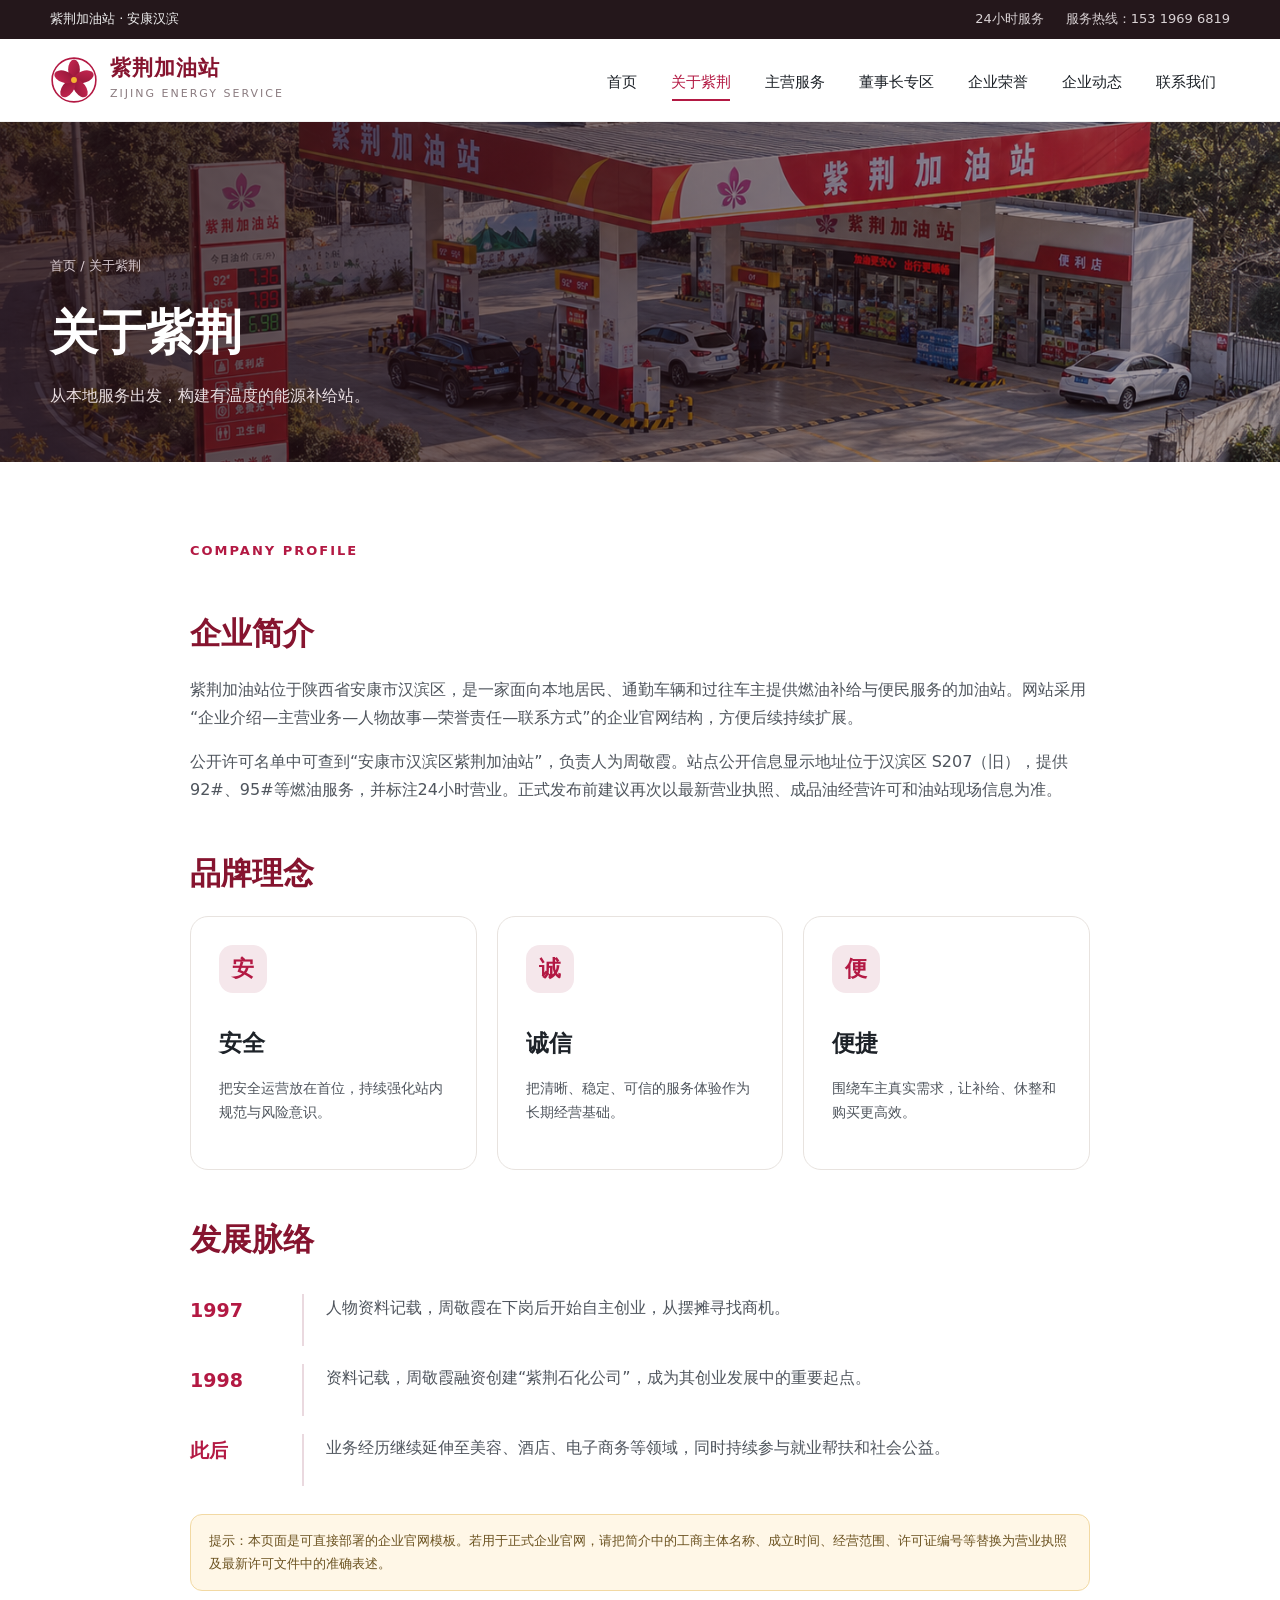
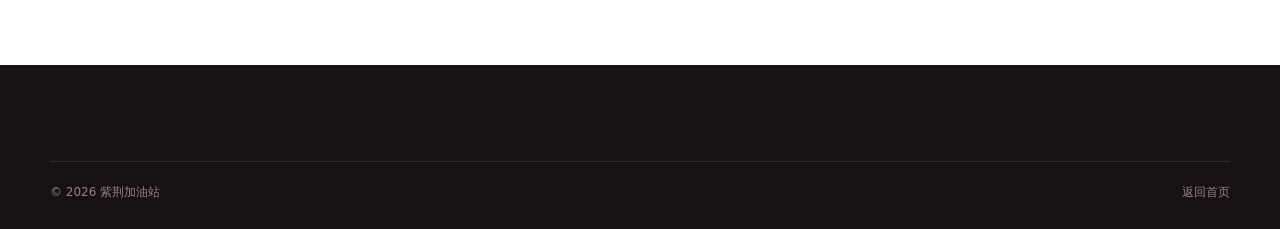
==== about.html @ 16c8ec5b "Add files via upload" ====
<!doctype html><html lang="zh-CN"><head><meta charset="utf-8"><meta name="viewport" content="width=device-width,initial-scale=1"><meta name="description" content="关于紫荆加油站"><title>关于紫荆｜紫荆加油站</title><link rel="icon" href="assets/images/logo.svg"><link rel="stylesheet" href="assets/css/style.css"></head><body>
<div class="topbar"><div class="container"><span>紫荆加油站 · 安康汉滨</span><div class="right"><span>24小时服务</span><span>服务热线：153 1969 6819</span></div></div></div>
<header class="header"><div class="container navbar"><a class="brand" href="index.html"><img src="assets/images/logo.svg" alt=""><div><strong>紫荆加油站</strong><span>ZIJING ENERGY SERVICE</span></div></a><button class="menu-btn">☰</button><nav class="nav"><a href="index.html">首页</a><a class="active" href="about.html">关于紫荆</a><a href="index.html#services">主营服务</a><a href="chairman.html">董事长专区</a><a href="honors.html">企业荣誉</a><a href="index.html#news">企业动态</a><a href="contact.html">联系我们</a></nav></div></header>
<section class="page-hero" style="background-image:url('assets/images/station-aerial.png')"><div class="container"><div class="breadcrumb">首页 / 关于紫荆</div><h1>关于紫荆</h1><p>从本地服务出发，构建有温度的能源补给站。</p></div></section>
<main class="content-section"><div class="container prose">
  <span class="kicker">COMPANY PROFILE</span><h2>企业简介</h2>
  <p>紫荆加油站位于陕西省安康市汉滨区，是一家面向本地居民、通勤车辆和过往车主提供燃油补给与便民服务的加油站。网站采用“企业介绍—主营业务—人物故事—荣誉责任—联系方式”的企业官网结构，方便后续持续扩展。</p>
  <p>公开许可名单中可查到“安康市汉滨区紫荆加油站”，负责人为周敬霞。站点公开信息显示地址位于汉滨区 S207（旧），提供92#、95#等燃油服务，并标注24小时营业。正式发布前建议再次以最新营业执照、成品油经营许可和油站现场信息为准。</p>
  <h2>品牌理念</h2>
  <div class="cards">
    <div class="card"><div class="iconbox">安</div><h3>安全</h3><p>把安全运营放在首位，持续强化站内规范与风险意识。</p></div>
    <div class="card"><div class="iconbox">诚</div><h3>诚信</h3><p>把清晰、稳定、可信的服务体验作为长期经营基础。</p></div>
    <div class="card"><div class="iconbox">便</div><h3>便捷</h3><p>围绕车主真实需求，让补给、休整和购买更高效。</p></div>
  </div>
  <h2>发展脉络</h2>
  <div class="milestones"><div class="milestone"><div class="year">1997</div><div class="desc">人物资料记载，周敬霞在下岗后开始自主创业，从摆摊寻找商机。</div></div><div class="milestone"><div class="year">1998</div><div class="desc">资料记载，周敬霞融资创建“紫荆石化公司”，成为其创业发展中的重要起点。</div></div><div class="milestone"><div class="year">此后</div><div class="desc">业务经历继续延伸至美容、酒店、电子商务等领域，同时持续参与就业帮扶和社会公益。</div></div></div>
  <div class="note">提示：本页面是可直接部署的企业官网模板。若用于正式企业官网，请把简介中的工商主体名称、成立时间、经营范围、许可证编号等替换为营业执照及最新许可文件中的准确表述。</div>
</div></main>
<footer class="footer"><div class="container"><div class="footer-bottom"><span>© <span data-year></span> 紫荆加油站</span><span><a href="index.html">返回首页</a></span></div></div></footer><script src="assets/js/main.js"></script></body></html>
---- assets/css/style.css ----
:root{
  --red:#b31943;
  --red-deep:#86142f;
  --red-dark:#651125;
  --gold:#d8a23a;
  --ink:#1d2228;
  --muted:#6f7782;
  --paper:#fff;
  --soft:#f7f5f3;
  --line:#e8e3df;
  --shadow:0 18px 50px rgba(35,22,22,.12);
  --radius:20px;
  --container:min(1180px, calc(100% - 40px));
}
*{box-sizing:border-box}
html{scroll-behavior:smooth}
body{margin:0;font-family:"PingFang SC","Microsoft YaHei",system-ui,-apple-system,sans-serif;color:var(--ink);background:#fff;line-height:1.75}
a{color:inherit;text-decoration:none}
img{max-width:100%;display:block}
button,input,textarea{font:inherit}
.container{width:var(--container);margin-inline:auto}
.topbar{background:#24171b;color:#eee;font-size:13px}
.topbar .container{display:flex;justify-content:space-between;gap:20px;padding:8px 0;align-items:center}
.topbar .right{display:flex;gap:22px;color:#d9d2d4}
.header{position:sticky;top:0;z-index:50;background:rgba(255,255,255,.96);backdrop-filter:blur(10px);border-bottom:1px solid rgba(0,0,0,.06)}
.navbar{min-height:82px;display:flex;align-items:center;justify-content:space-between;gap:28px}
.brand{display:flex;align-items:center;gap:12px;min-width:230px}
.brand img{width:48px;height:48px}
.brand strong{display:block;color:var(--red-deep);font-size:21px;letter-spacing:1px;line-height:1.2}
.brand span{display:block;color:#8b7c80;font-size:11px;letter-spacing:2px;margin-top:3px}
.nav{display:flex;gap:6px;align-items:center}
.nav a{padding:28px 14px 24px;font-size:15px;position:relative;white-space:nowrap}
.nav a::after{content:"";position:absolute;left:15px;right:15px;bottom:18px;height:2px;background:var(--red);transform:scaleX(0);transition:.25s}
.nav a:hover::after,.nav a.active::after{transform:scaleX(1)}
.nav a.active{color:var(--red)}
.menu-btn{display:none;border:0;background:transparent;font-size:26px;padding:8px;color:var(--red-deep)}
.hero{position:relative;height:clamp(560px,72vh,760px);overflow:hidden;background:#171214}
.hero-slide{position:absolute;inset:0;opacity:0;transition:opacity .8s ease;background-size:cover;background-position:center}
.hero-slide.active{opacity:1}
.hero-slide::after{content:"";position:absolute;inset:0;background:linear-gradient(90deg,rgba(20,10,13,.72) 0%,rgba(20,10,13,.47) 45%,rgba(20,10,13,.12) 78%,rgba(20,10,13,.25) 100%)}
.hero-content{position:relative;z-index:3;height:100%;display:flex;align-items:center;color:#fff}
.hero-copy{max-width:690px;padding-top:20px}
.eyebrow{display:inline-flex;align-items:center;gap:8px;color:#f0d9df;font-size:14px;letter-spacing:2px;text-transform:uppercase}
.eyebrow::before{content:"";width:34px;height:1px;background:var(--gold)}
.hero h1{font-size:clamp(42px,6vw,76px);line-height:1.12;margin:18px 0 18px;letter-spacing:4px;text-shadow:0 4px 24px rgba(0,0,0,.2)}
.hero p{font-size:18px;max-width:650px;color:#f5eeee;margin:0 0 30px}
.btns{display:flex;flex-wrap:wrap;gap:12px}
.btn{display:inline-flex;align-items:center;justify-content:center;gap:8px;padding:13px 24px;border-radius:999px;border:1px solid transparent;font-weight:600;transition:.25s;cursor:pointer}
.btn-primary{background:var(--red);color:#fff;box-shadow:0 8px 25px rgba(179,25,67,.28)}
.btn-primary:hover{background:#981537;transform:translateY(-1px)}
.btn-ghost{border-color:rgba(255,255,255,.55);color:#fff;background:rgba(255,255,255,.08)}
.btn-ghost:hover{background:rgba(255,255,255,.16)}
.hero-dots{position:absolute;z-index:5;left:50%;transform:translateX(-50%);bottom:28px;display:flex;gap:9px}
.hero-dots button{width:36px;height:4px;border:0;border-radius:5px;background:rgba(255,255,255,.38);cursor:pointer;padding:0;transition:.25s}
.hero-dots button.active{background:#fff;width:58px}
.stats-wrap{position:relative;margin-top:-56px;z-index:8}
.stats{background:#fff;border-radius:18px;box-shadow:var(--shadow);display:grid;grid-template-columns:repeat(4,1fr);overflow:hidden}
.stat{padding:30px 26px;border-right:1px solid var(--line)}
.stat:last-child{border-right:0}
.stat b{display:block;font-size:28px;color:var(--red-deep);line-height:1.2;margin-bottom:7px}
.stat span{color:var(--muted);font-size:14px}
.section{padding:94px 0}
.section.soft{background:var(--soft)}
.section-head{display:flex;align-items:flex-end;justify-content:space-between;gap:30px;margin-bottom:42px}
.kicker{color:var(--red);font-weight:700;letter-spacing:2px;font-size:13px;text-transform:uppercase}
.section h2{font-size:clamp(32px,4vw,48px);line-height:1.25;margin:8px 0 0;letter-spacing:1px}
.section-head p{max-width:570px;color:var(--muted);margin:0}
.about-grid{display:grid;grid-template-columns:1.02fr .98fr;gap:58px;align-items:center}
.image-frame{position:relative;border-radius:var(--radius);overflow:hidden;box-shadow:var(--shadow)}
.image-frame img{width:100%;height:100%;object-fit:cover}
.image-frame.tall{aspect-ratio:4/3}
.image-frame::before{content:"";position:absolute;inset:0;border:1px solid rgba(255,255,255,.38);border-radius:inherit;z-index:1;pointer-events:none}
.about-copy h3{font-size:30px;margin:0 0 15px;color:var(--red-deep)}
.about-copy p{color:#50565e;margin:0 0 18px}
.checks{display:grid;grid-template-columns:repeat(2,1fr);gap:12px 18px;margin:26px 0 30px;padding:0;list-style:none}
.checks li{display:flex;align-items:center;gap:9px;font-size:14px}
.checks li::before{content:"✓";width:24px;height:24px;border-radius:50%;display:grid;place-items:center;background:#f4e8ec;color:var(--red);font-weight:800}
.cards{display:grid;grid-template-columns:repeat(3,1fr);gap:20px}
.card{background:#fff;border:1px solid var(--line);border-radius:18px;padding:28px;transition:.25s;min-height:220px}
.card:hover{transform:translateY(-5px);box-shadow:0 16px 40px rgba(40,25,25,.1);border-color:transparent}
.iconbox{width:48px;height:48px;border-radius:14px;background:#f5e7eb;color:var(--red);display:grid;place-items:center;font-size:22px;font-weight:800;margin-bottom:18px}
.card h3{margin:0 0 9px;font-size:20px}
.card p{margin:0;color:var(--muted);font-size:14px}
.chairman-band{background:linear-gradient(135deg,#5f1025 0%,#8e1837 58%,#ad2a4c 100%);color:#fff;position:relative;overflow:hidden}
.chairman-band::after{content:"";position:absolute;width:480px;height:480px;border:1px solid rgba(255,255,255,.14);border-radius:50%;right:-160px;top:-130px;box-shadow:0 0 0 70px rgba(255,255,255,.035),0 0 0 140px rgba(255,255,255,.02)}
.chairman-grid{position:relative;z-index:1;display:grid;grid-template-columns:.86fr 1.14fr;gap:66px;align-items:center}
.person-placeholder{aspect-ratio:4/5;border-radius:22px;background:linear-gradient(145deg,rgba(255,255,255,.15),rgba(255,255,255,.05));border:1px solid rgba(255,255,255,.2);display:flex;flex-direction:column;justify-content:flex-end;padding:34px;position:relative;overflow:hidden}
.person-placeholder::before{content:"周";position:absolute;font-family:serif;font-size:230px;color:rgba(255,255,255,.08);top:-55px;right:12px;line-height:1}
.person-placeholder small{color:#e7ccd5;position:relative;z-index:1}
.person-placeholder strong{font-size:35px;position:relative;z-index:1}
.chairman-copy .kicker{color:#f1c8d4}
.chairman-copy h2{margin:8px 0 18px;font-size:44px}
.chairman-copy p{color:#f3e8eb;margin:0 0 16px}
.quote{border-left:3px solid var(--gold);padding:14px 0 14px 20px;margin:27px 0;color:#fff;font-size:18px}
.timeline{display:grid;grid-template-columns:repeat(3,1fr);gap:12px;margin-top:28px}
.timeline .item{padding:15px;border:1px solid rgba(255,255,255,.18);border-radius:14px;background:rgba(255,255,255,.06)}
.timeline b{display:block;color:#fff;font-size:19px}
.timeline span{font-size:12px;color:#e8d3d9}
.gallery{display:grid;grid-template-columns:1.4fr .8fr .8fr;grid-template-rows:260px 260px;gap:14px}
.gallery a{overflow:hidden;border-radius:14px;position:relative}
.gallery a:first-child{grid-row:1/3}
.gallery img{width:100%;height:100%;object-fit:cover;transition:.4s}
.gallery a:hover img{transform:scale(1.035)}
.gallery a::after{content:"查看大图";position:absolute;right:14px;bottom:14px;background:rgba(25,17,19,.72);color:#fff;padding:6px 10px;border-radius:999px;font-size:12px;opacity:0;transform:translateY(5px);transition:.25s}
.gallery a:hover::after{opacity:1;transform:translateY(0)}
.honor-grid{display:grid;grid-template-columns:.9fr 1.1fr;gap:50px;align-items:center}
.honor-photo{border-radius:18px;overflow:hidden;box-shadow:var(--shadow);background:#2b1e22;padding:12px}
.honor-photo img{border-radius:10px;max-height:580px;width:100%;object-fit:cover}
.honor-list{display:grid;gap:14px}
.honor-item{display:flex;gap:18px;align-items:flex-start;padding:20px;border-radius:16px;border:1px solid var(--line);background:#fff}
.honor-item b{display:grid;place-items:center;min-width:46px;height:46px;border-radius:50%;background:#f6e9ed;color:var(--red);font-size:13px}
.honor-item h4{margin:0 0 4px;font-size:18px}
.honor-item p{margin:0;color:var(--muted);font-size:14px}
.news-grid{display:grid;grid-template-columns:repeat(3,1fr);gap:20px}
.news-card{border-radius:18px;overflow:hidden;border:1px solid var(--line);background:#fff}
.news-img{height:190px;overflow:hidden}
.news-img img{width:100%;height:100%;object-fit:cover;transition:.35s}
.news-card:hover img{transform:scale(1.03)}
.news-body{padding:22px}
.news-tag{color:var(--red);font-size:12px;font-weight:700}
.news-body h3{font-size:19px;line-height:1.5;margin:7px 0 9px}
.news-body p{font-size:14px;color:var(--muted);margin:0}
.cta{padding:68px 0;background:#24171b;color:#fff}
.cta .container{display:flex;align-items:center;justify-content:space-between;gap:30px}
.cta h2{margin:0;font-size:34px}
.cta p{margin:8px 0 0;color:#cfc3c6}
.footer{background:#171113;color:#c9bec1;padding:58px 0 26px}
.footer-grid{display:grid;grid-template-columns:1.1fr .8fr .8fr 1.3fr;gap:38px}
.footer .brand strong{color:#fff}
.footer h4{color:#fff;margin:0 0 16px}
.footer ul{list-style:none;margin:0;padding:0;display:grid;gap:8px;font-size:14px}
.footer p{font-size:14px;margin:10px 0 0}
.footer .contact-lines{display:grid;gap:7px;font-size:14px}
.footer-bottom{margin-top:38px;padding-top:20px;border-top:1px solid rgba(255,255,255,.1);font-size:12px;color:#8f8386;display:flex;justify-content:space-between;gap:18px;flex-wrap:wrap}
.page-hero{height:340px;position:relative;display:flex;align-items:flex-end;color:#fff;background-size:cover;background-position:center;overflow:hidden}
.page-hero::after{content:"";position:absolute;inset:0;background:linear-gradient(90deg,rgba(35,14,20,.8),rgba(35,14,20,.34))}
.page-hero .container{position:relative;z-index:2;padding-bottom:52px}
.page-hero h1{font-size:48px;margin:0 0 8px}
.page-hero p{margin:0;color:#eadfe2}
.breadcrumb{font-size:13px;color:#d9cbd0;margin-bottom:12px}
.content-section{padding:74px 0}
.prose{max-width:900px;margin:auto}
.prose h2{font-size:31px;margin:42px 0 16px;color:var(--red-deep)}
.prose h3{font-size:23px;margin:30px 0 12px}
.prose p{color:#4f555d;margin:0 0 16px}
.prose blockquote{margin:28px 0;padding:18px 24px;border-left:4px solid var(--red);background:#faf4f6;border-radius:0 12px 12px 0;color:#4b3b40}
.profile-grid{display:grid;grid-template-columns:.72fr 1.28fr;gap:50px;align-items:start}
.profile-card{position:sticky;top:116px}
.profile-card .person-placeholder{background:linear-gradient(145deg,#8c1836,#5d1024);color:#fff}
.info-table{width:100%;border-collapse:collapse;margin:24px 0}
.info-table td{border-bottom:1px solid var(--line);padding:13px 10px;vertical-align:top}
.info-table td:first-child{width:120px;color:var(--muted)}
.milestones{display:grid;gap:18px;margin:28px 0}
.milestone{display:grid;grid-template-columns:90px 1fr;gap:22px;position:relative}
.milestone .year{font-weight:800;color:var(--red);font-size:19px}
.milestone .desc{border-left:2px solid #ead9df;padding:0 0 24px 22px;color:#4f555d}
.honors-wall{display:grid;grid-template-columns:repeat(3,1fr);gap:20px}
.honor-card{border-radius:18px;border:1px solid var(--line);background:#fff;padding:20px}
.honor-card img{height:300px;width:100%;object-fit:cover;border-radius:12px;margin-bottom:16px}
.honor-card h3{margin:0 0 6px}
.honor-card p{margin:0;color:var(--muted);font-size:14px}
.contact-grid{display:grid;grid-template-columns:.88fr 1.12fr;gap:34px}
.contact-card{background:#fff;border:1px solid var(--line);border-radius:18px;padding:28px}
.contact-card h3{margin:0 0 16px}
.contact-row{padding:14px 0;border-bottom:1px solid var(--line)}
.contact-row:last-child{border-bottom:0}
.contact-row small{display:block;color:var(--muted)}
.contact-row strong{display:block;margin-top:3px}
.map-placeholder{min-height:420px;border-radius:18px;background:linear-gradient(135deg,#ece7e5,#f7f4f1);border:1px solid var(--line);display:grid;place-items:center;text-align:center;padding:30px;position:relative;overflow:hidden}
.map-placeholder::before{content:"";position:absolute;inset:0;background-image:linear-gradient(rgba(179,25,67,.05) 1px,transparent 1px),linear-gradient(90deg,rgba(179,25,67,.05) 1px,transparent 1px);background-size:34px 34px}
.map-placeholder .pin{position:relative;z-index:1;width:76px;height:76px;background:var(--red);color:#fff;border-radius:50% 50% 50% 0;transform:rotate(-45deg);display:grid;place-items:center;margin:auto}
.map-placeholder .pin span{transform:rotate(45deg);font-size:22px}
.map-placeholder h3,.map-placeholder p{position:relative;z-index:1}
.lightbox{position:fixed;inset:0;z-index:100;background:rgba(0,0,0,.9);display:none;align-items:center;justify-content:center;padding:30px}
.lightbox.open{display:flex}
.lightbox img{max-width:min(1200px,95vw);max-height:88vh;border-radius:10px}
.lightbox button{position:absolute;right:24px;top:20px;background:transparent;color:#fff;border:0;font-size:34px;cursor:pointer}
.note{background:#fff7e7;border:1px solid #f2d9a3;color:#6b5220;border-radius:12px;padding:15px 18px;font-size:13px}
@media(max-width:980px){
  .nav{position:absolute;left:0;right:0;top:82px;background:#fff;display:none;flex-direction:column;align-items:stretch;padding:12px 20px 20px;border-bottom:1px solid var(--line);box-shadow:0 16px 30px rgba(0,0,0,.08)}
  .nav.open{display:flex}.nav a{padding:12px 8px}.nav a::after{display:none}.menu-btn{display:block}
  .topbar .right span:nth-child(2){display:none}
  .stats{grid-template-columns:repeat(2,1fr)}.stat:nth-child(2){border-right:0}.stat:nth-child(-n+2){border-bottom:1px solid var(--line)}
  .about-grid,.chairman-grid,.honor-grid,.profile-grid,.contact-grid{grid-template-columns:1fr}.profile-card{position:static;max-width:480px}
  .cards,.news-grid,.honors-wall{grid-template-columns:repeat(2,1fr)}
  .gallery{grid-template-columns:1fr 1fr;grid-template-rows:280px 220px}.gallery a:first-child{grid-column:1/3;grid-row:auto}
  .footer-grid{grid-template-columns:1fr 1fr}
}
@media(max-width:640px){
  :root{--container:min(100% - 28px,1180px)}
  .topbar .container{font-size:11px}.topbar .right{display:none}.navbar{min-height:72px}.nav{top:72px}.brand{min-width:0}.brand img{width:42px;height:42px}.brand strong{font-size:18px}.brand span{display:none}
  .hero{height:610px}.hero h1{font-size:43px}.hero p{font-size:16px}.stats-wrap{margin-top:-36px}.stats{grid-template-columns:1fr 1fr}.stat{padding:21px 17px}.stat b{font-size:22px}.section{padding:70px 0}.section-head{display:block}.section-head p{margin-top:14px}
  .cards,.news-grid,.honors-wall{grid-template-columns:1fr}.checks{grid-template-columns:1fr}.chairman-grid{gap:34px}.chairman-copy h2{font-size:36px}.timeline{grid-template-columns:1fr}.gallery{display:grid;grid-template-columns:1fr;grid-template-rows:240px 210px 210px}.gallery a:first-child{grid-column:auto}.honor-photo img{max-height:none}.cta .container{display:block}.cta .btn{margin-top:20px}.footer-grid{grid-template-columns:1fr}.page-hero{height:300px}.page-hero h1{font-size:40px}.profile-grid{gap:30px}.milestone{grid-template-columns:70px 1fr}
}
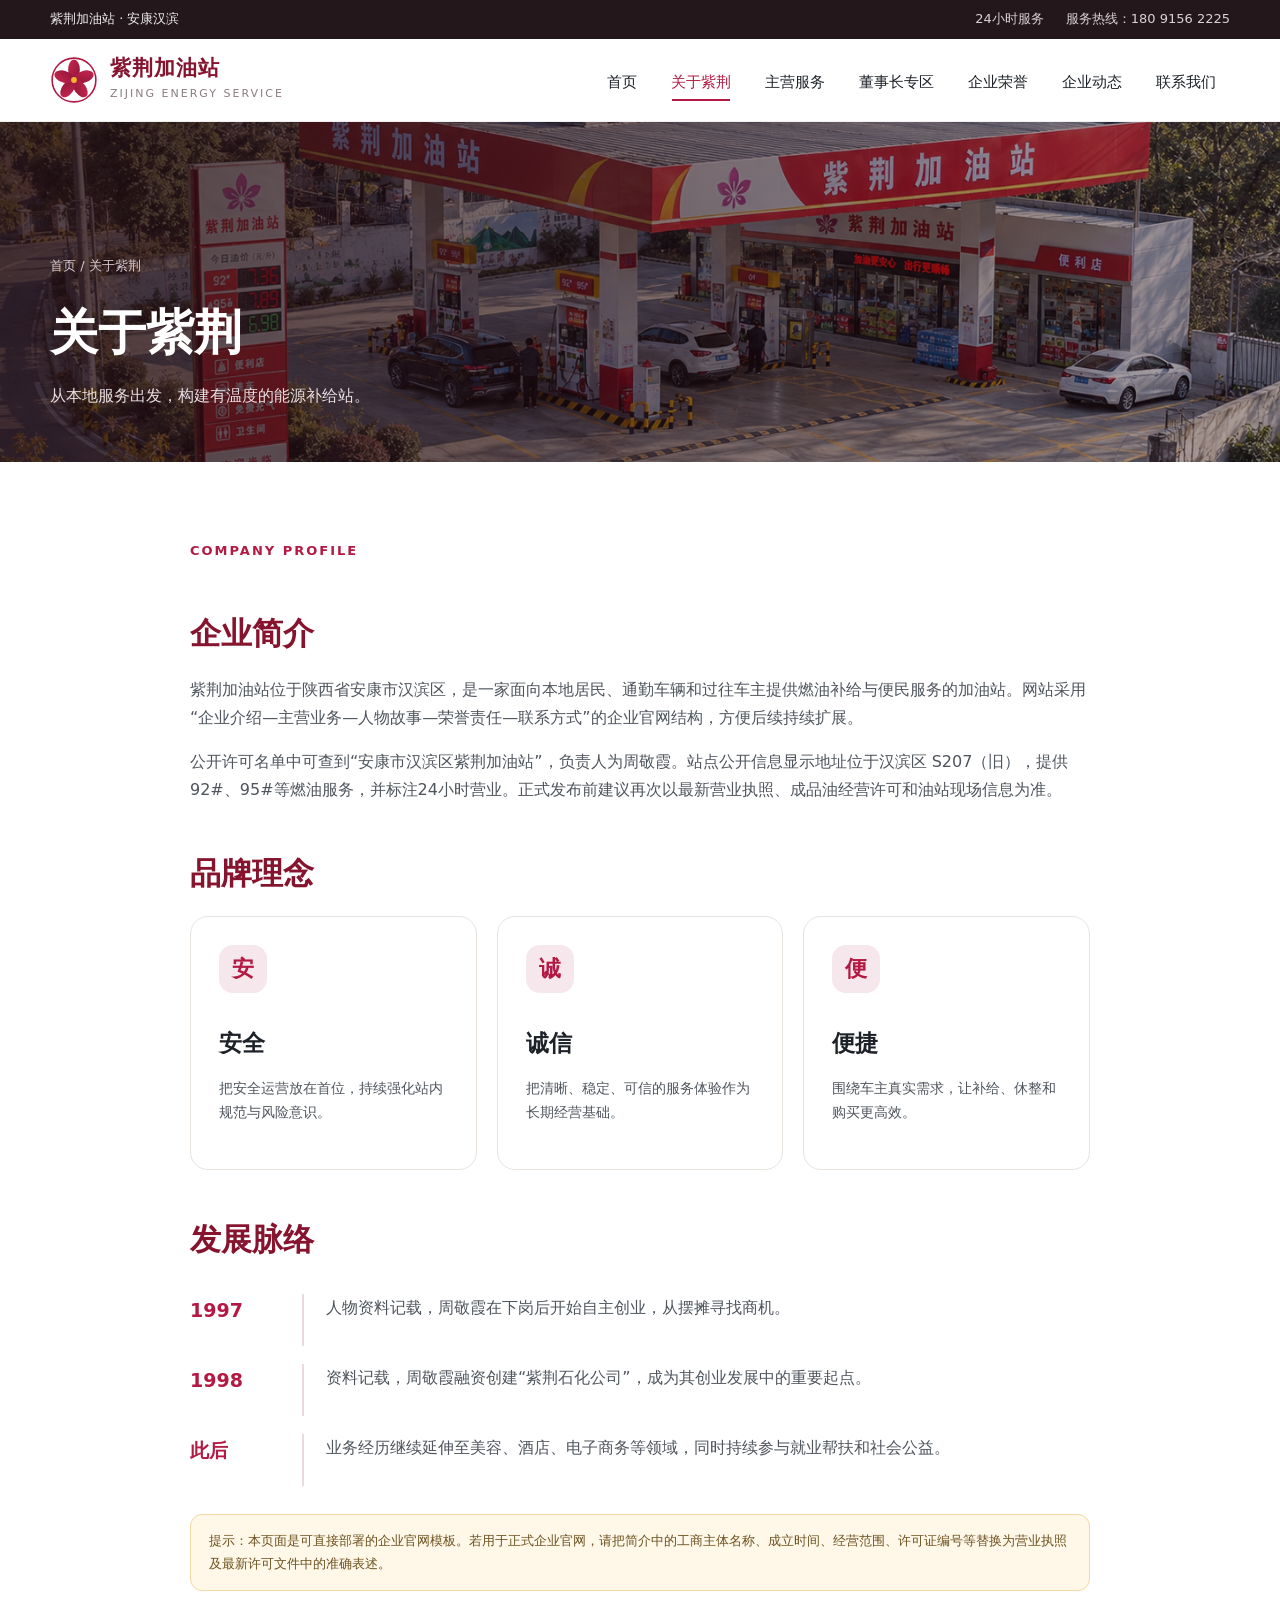
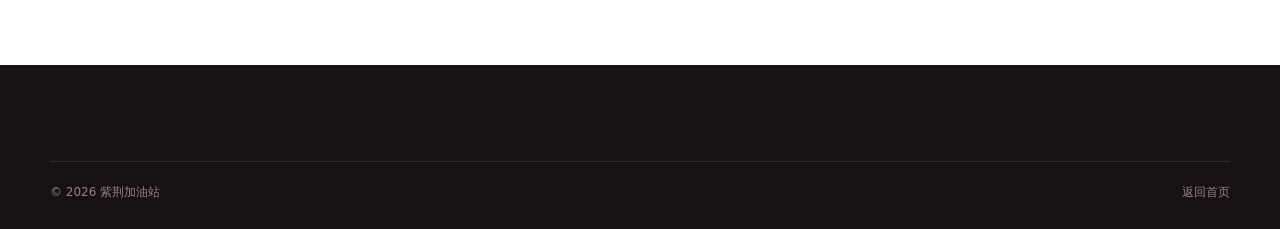
==== commit 07d8eadd: "Add files via upload" ====
--- a/about.html
+++ b/about.html
@@ -1,5 +1,5 @@
 <!doctype html><html lang="zh-CN"><head><meta charset="utf-8"><meta name="viewport" content="width=device-width,initial-scale=1"><meta name="description" content="关于紫荆加油站"><title>关于紫荆｜紫荆加油站</title><link rel="icon" href="assets/images/logo.svg"><link rel="stylesheet" href="assets/css/style.css"></head><body>
-<div class="topbar"><div class="container"><span>紫荆加油站 · 安康汉滨</span><div class="right"><span>24小时服务</span><span>服务热线：153 1969 6819</span></div></div></div>
+<div class="topbar"><div class="container"><span>紫荆加油站 · 安康汉滨</span><div class="right"><span>24小时服务</span><span>服务热线：180 9156 2225</span></div></div></div>
 <header class="header"><div class="container navbar"><a class="brand" href="index.html"><img src="assets/images/logo.svg" alt=""><div><strong>紫荆加油站</strong><span>ZIJING ENERGY SERVICE</span></div></a><button class="menu-btn">☰</button><nav class="nav"><a href="index.html">首页</a><a class="active" href="about.html">关于紫荆</a><a href="index.html#services">主营服务</a><a href="chairman.html">董事长专区</a><a href="honors.html">企业荣誉</a><a href="index.html#news">企业动态</a><a href="contact.html">联系我们</a></nav></div></header>
 <section class="page-hero" style="background-image:url('assets/images/station-aerial.png')"><div class="container"><div class="breadcrumb">首页 / 关于紫荆</div><h1>关于紫荆</h1><p>从本地服务出发，构建有温度的能源补给站。</p></div></section>
 <main class="content-section"><div class="container prose">
--- a/assets/css/style.css
+++ b/assets/css/style.css
@@ -88,6 +88,12 @@
 .person-placeholder::before{content:"周";position:absolute;font-family:serif;font-size:230px;color:rgba(255,255,255,.08);top:-55px;right:12px;line-height:1}
 .person-placeholder small{color:#e7ccd5;position:relative;z-index:1}
 .person-placeholder strong{font-size:35px;position:relative;z-index:1}
+.person-photo{aspect-ratio:4/5;border-radius:22px;overflow:hidden;position:relative;background:#d8c8bf;border:1px solid rgba(255,255,255,.22);box-shadow:var(--shadow)}
+.person-photo img{width:100%;height:100%;object-fit:cover;object-position:center top}
+.person-photo figcaption{position:absolute;left:0;right:0;bottom:0;padding:22px 24px;background:linear-gradient(180deg,rgba(18,12,14,0) 0%,rgba(18,12,14,.32) 30%,rgba(18,12,14,.82) 100%);color:#fff}
+.person-photo small{display:block;color:#f4dbe3;font-size:12px;letter-spacing:1px}
+.person-photo strong{display:block;font-size:32px;line-height:1.15;margin:4px 0 5px}
+.person-photo span{display:block;color:#eadfe2;font-size:14px}
 .chairman-copy .kicker{color:#f1c8d4}
 .chairman-copy h2{margin:8px 0 18px;font-size:44px}
 .chairman-copy p{color:#f3e8eb;margin:0 0 16px}
